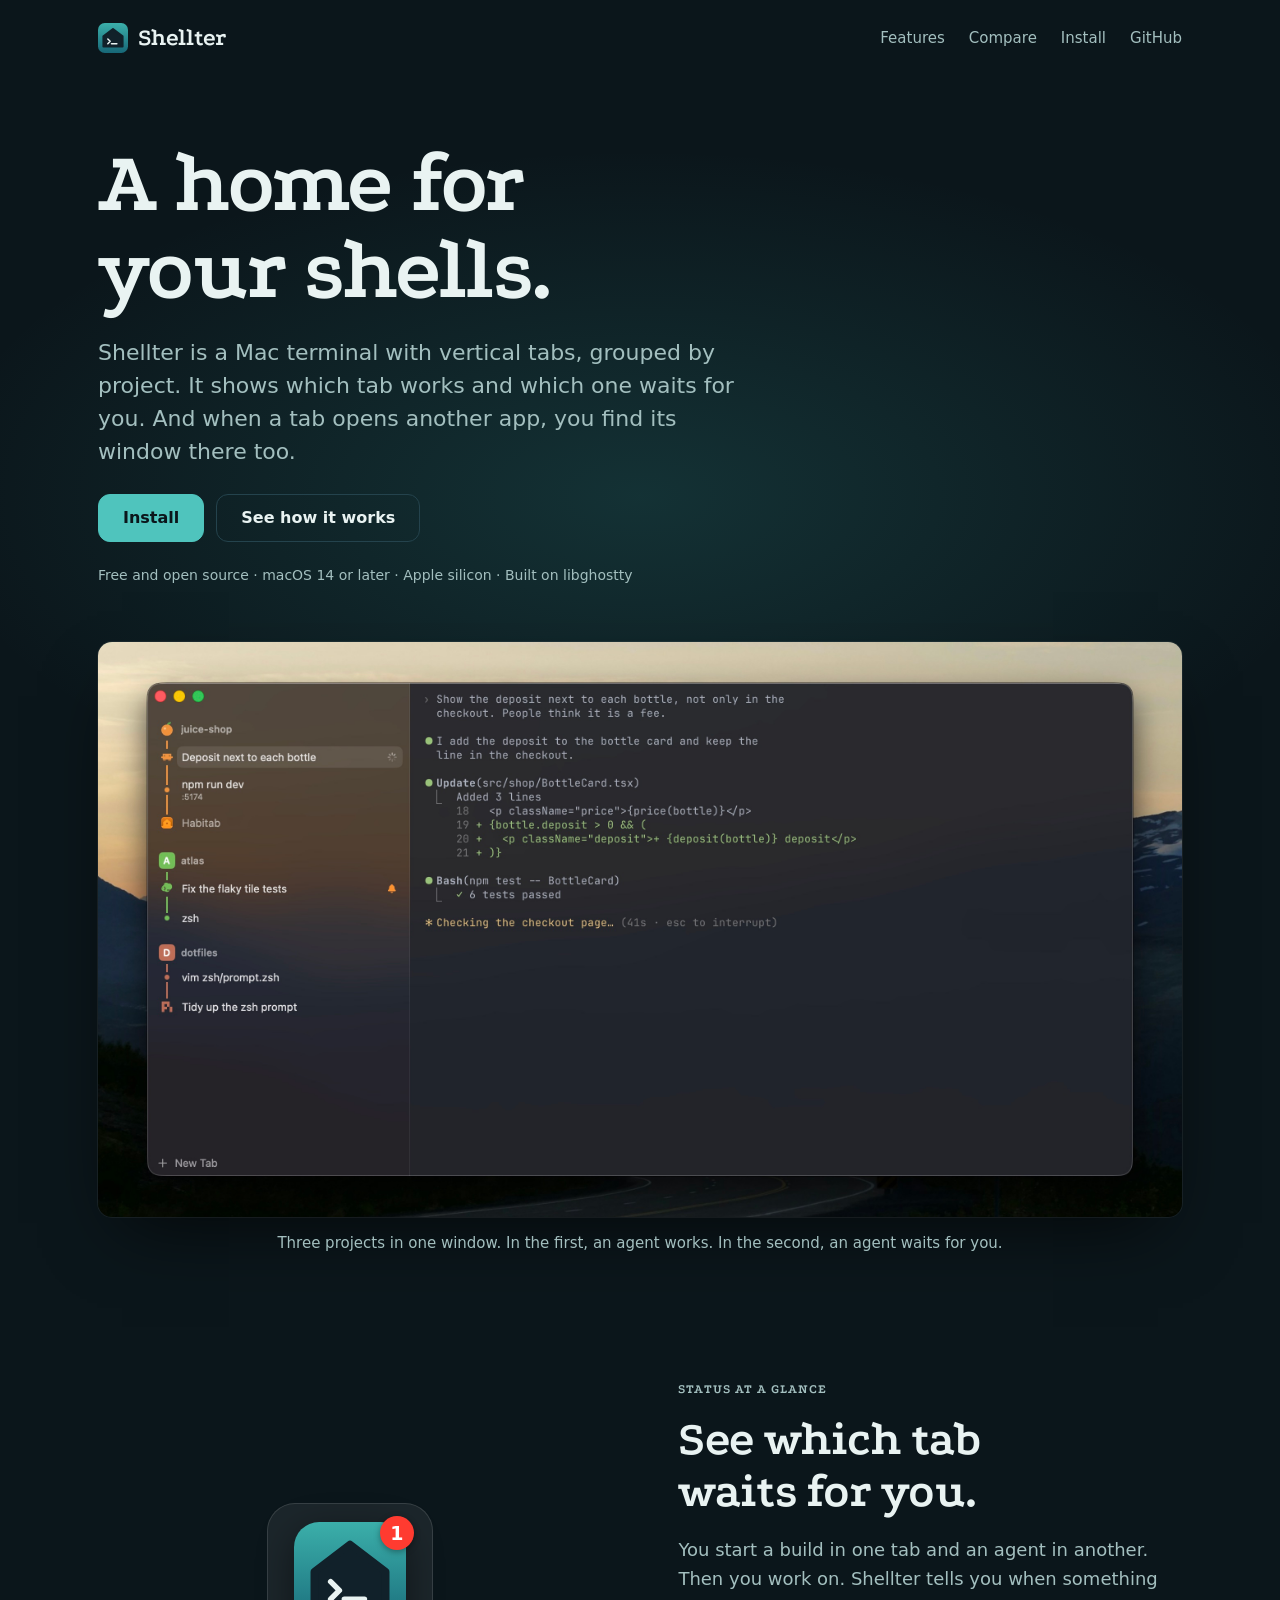
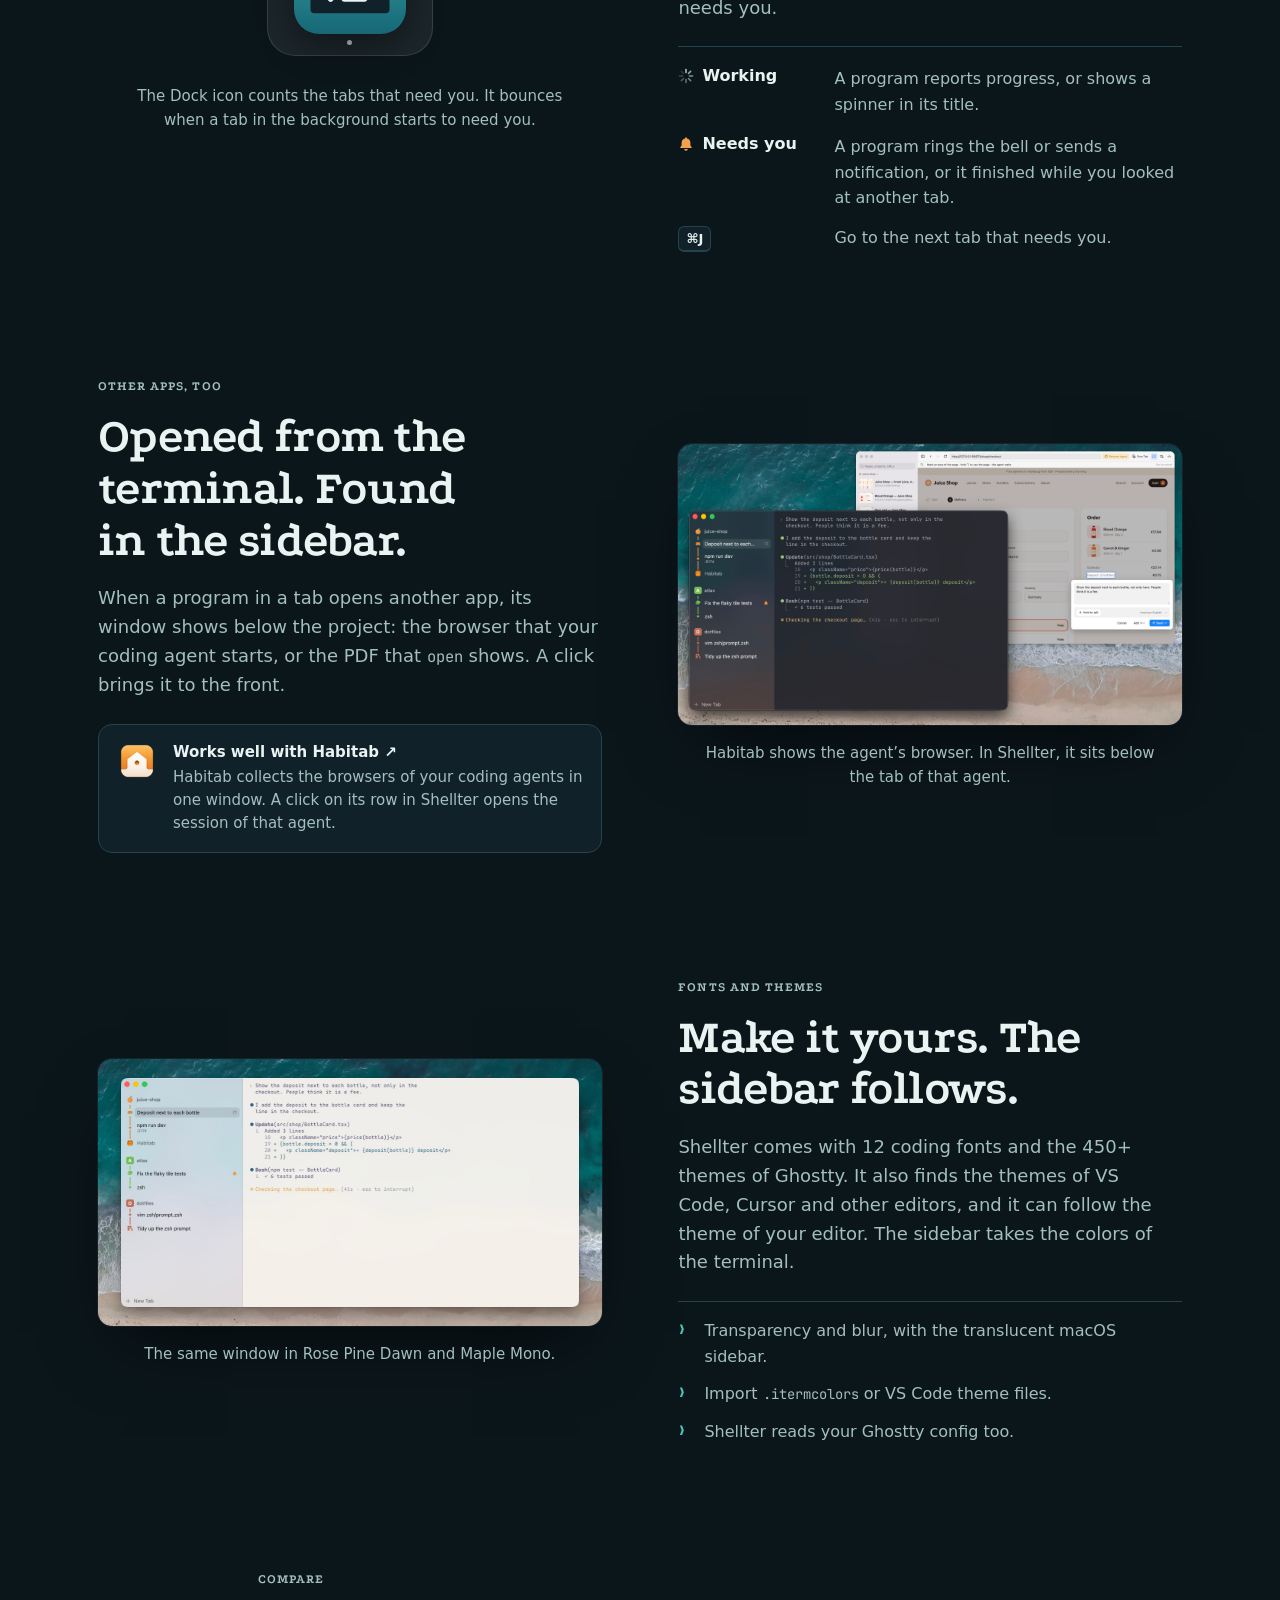
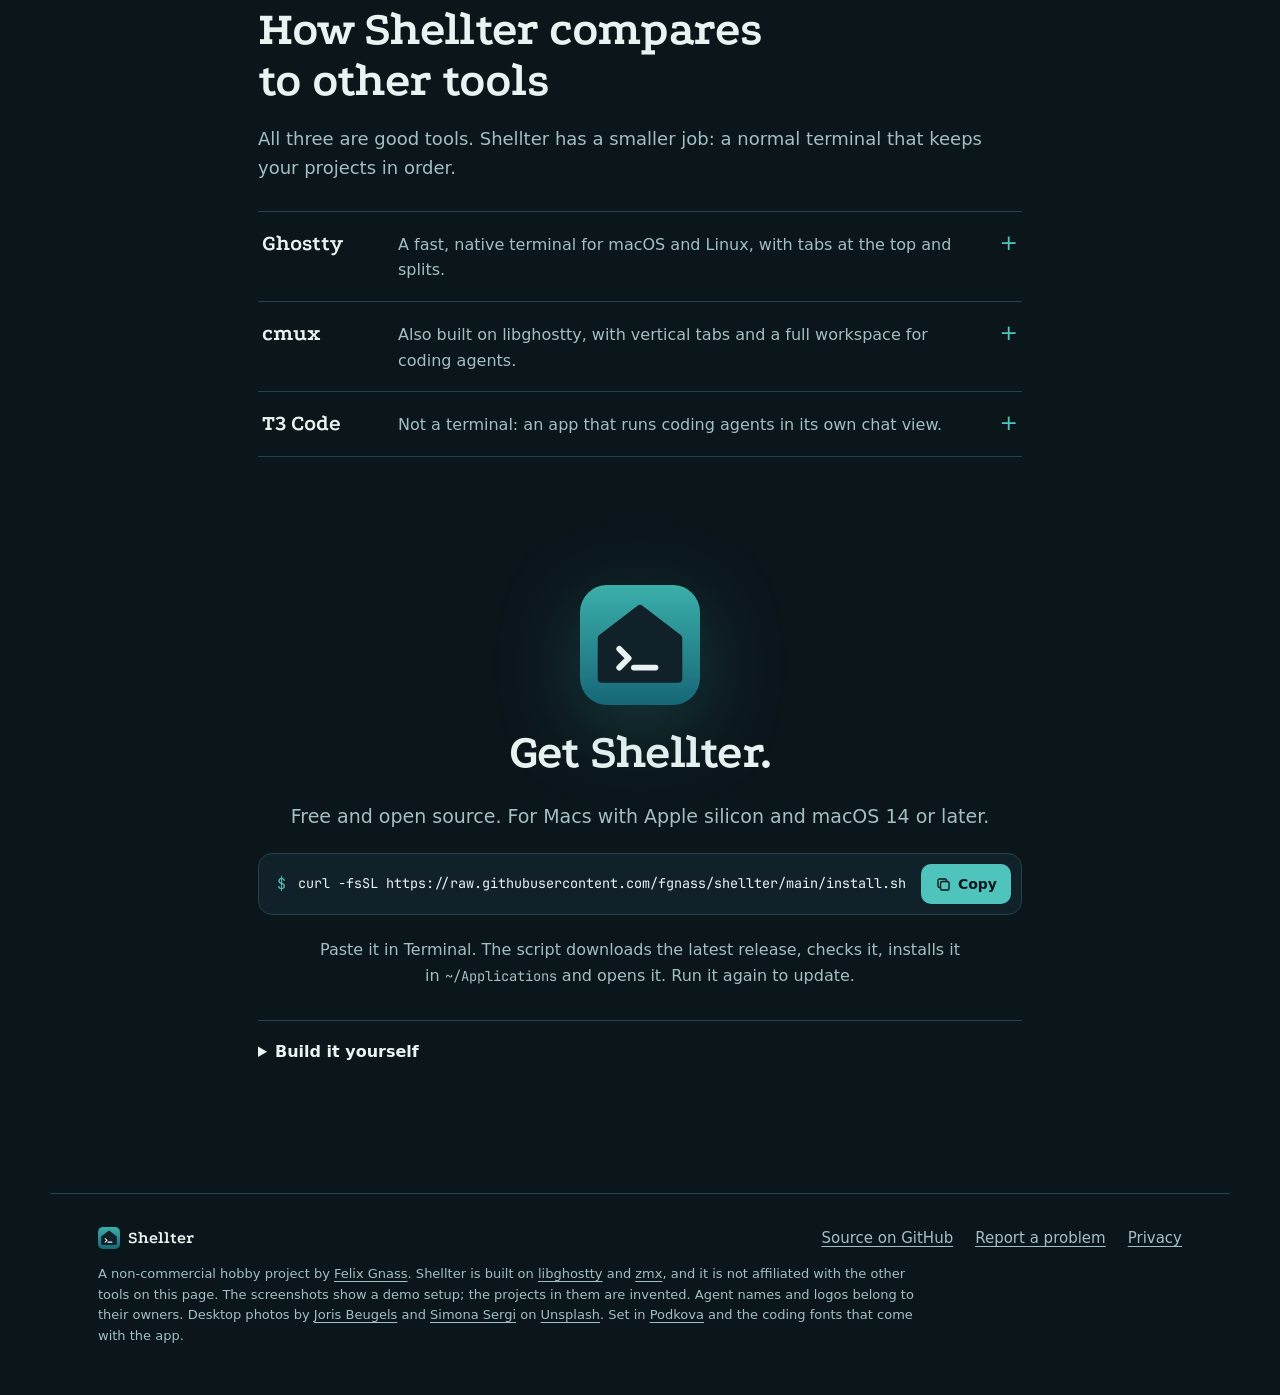
==== docs/index.html @ cb4b2e68 "docs: project website for shellter.gnass.buzz" ====
<!doctype html>
<html lang="en">
<head>
<meta charset="utf-8">
<meta name="viewport" content="width=device-width, initial-scale=1">
<title>Shellter – A home for your shells</title>
<meta name="description" content="Shellter is a Mac terminal with vertical tabs, grouped by project. It shows which tab works, which one waits for you, and which windows of other apps belong to a project. Built on libghostty. Free and open source.">
<meta name="theme-color" content="#0b161b">
<meta property="og:title" content="Shellter – A home for your shells">
<meta property="og:description" content="A Mac terminal with vertical tabs, grouped by project, that shows which tab waits for you.">
<meta property="og:image" content="https://shellter.gnass.buzz/assets/img/icon-256.png">
<meta property="og:url" content="https://shellter.gnass.buzz/">
<meta property="og:type" content="website">
<link rel="icon" type="image/png" href="assets/img/favicon-32.png">
<link rel="apple-touch-icon" href="assets/img/icon-256.png">
<link rel="preload" href="assets/fonts/podkova.woff2" as="font" type="font/woff2" crossorigin>
<link rel="stylesheet" href="style.css">
<script>document.documentElement.classList.add("js")</script>
<script src="main.js" defer></script>
</head>
<body>

<svg width="0" height="0" style="position:absolute" aria-hidden="true">
  <defs>
    <linearGradient id="icon-fill" x1="0" y1="0" x2="0" y2="1"><stop offset="0" stop-color="#3bafaa"/><stop offset="1" stop-color="#176777"/></linearGradient>
  </defs>
  <symbol id="i-app" viewBox="0 0 1024 1024">
    <rect width="1024" height="1024" rx="230" fill="url(#icon-fill)"/>
    <path d="M512 205 L838 455 L838 800 L186 800 L186 455 Z" fill="#11212a" stroke="#11212a" stroke-width="70" stroke-linejoin="round"/>
    <g fill="none" stroke="#e9f3f2" stroke-width="50" stroke-linecap="round" stroke-linejoin="round"><path d="M335 545 L415 625 L335 705"/><path d="M460 705 H644"/></g>
  </symbol>
  <symbol id="i-bell" viewBox="0 0 16 16"><path fill="currentColor" d="M8 1.2c-.5 0-.9.4-.9.9v.4A4.4 4.4 0 0 0 3.6 6.8v2.6L2.4 11a.7.7 0 0 0 .6 1.1h10a.7.7 0 0 0 .6-1.1l-1.2-1.6V6.8a4.4 4.4 0 0 0-3.5-4.3v-.4c0-.5-.4-.9-.9-.9zM6.2 13a1.8 1.8 0 0 0 3.6 0z"/></symbol>
  <symbol id="i-spin" viewBox="0 0 16 16"><g stroke="currentColor" stroke-width="1.6" stroke-linecap="round"><path d="M8 1.5v3" opacity="1"/><path d="m12.6 3.4-2.1 2.1" opacity=".88"/><path d="M14.5 8h-3" opacity=".76"/><path d="m12.6 12.6-2.1-2.1" opacity=".64"/><path d="M8 14.5v-3" opacity=".52"/><path d="m3.4 12.6 2.1-2.1" opacity=".4"/><path d="M1.5 8h3" opacity=".3"/><path d="m3.4 3.4 2.1 2.1" opacity=".2"/></g></symbol>
  <symbol id="i-copy" viewBox="0 0 20 20"><rect x="6.5" y="6.5" width="10" height="10" rx="2.2" fill="none" stroke="currentColor" stroke-width="1.6"/><path d="M13.5 6.5V5.2a1.7 1.7 0 0 0-1.7-1.7H5.2a1.7 1.7 0 0 0-1.7 1.7v6.6a1.7 1.7 0 0 0 1.7 1.7h1.3" fill="none" stroke="currentColor" stroke-width="1.6"/></symbol>
  <symbol id="i-check" viewBox="0 0 20 20"><path d="m4.5 10.5 3.5 3.5 7.5-8" fill="none" stroke="currentColor" stroke-width="1.8" stroke-linecap="round" stroke-linejoin="round"/></symbol>
</svg>

<header class="top">
  <a class="brand" href="#top" aria-label="Shellter, back to top"><svg aria-hidden="true"><use href="#i-app"/></svg>Shellter</a>
  <nav aria-label="Main">
    <a href="#status">Features</a>
    <a href="#compare">Compare</a>
    <a href="#install">Install</a>
    <a href="https://github.com/fgnass/shellter">GitHub</a>
  </nav>
</header>

<main id="top">

  <!-- HERO -->
  <section class="hero">
    <div class="hero-copy">
      <h1>A home for your&nbsp;shells.</h1>
      <p class="lead">Shellter is a Mac terminal with vertical tabs, grouped by project. It shows which tab works and which one waits for you. And when a tab opens another app, you find its window there too.</p>
      <div class="get">
        <a class="btn" href="#install">Install</a>
        <a class="btn btn-line" href="#status">See how it works</a>
      </div>
      <p class="facts">Free and open source · macOS 14 or later · Apple silicon · Built on libghostty</p>
    </div>

    <figure class="hero-fig">
      <img class="shot" src="assets/img/shot-hero.jpg" width="2640" height="1400" fetchpriority="high" alt="The Shellter window on a desktop: on the left three projects with their tabs on lines in the project color. In the first project, a coding agent works on a task (spinner), a dev server runs on port 5174, and Habitab, the agent's browser, is listed below. In the second project, Codex waits for an answer (bell). On the right, the agent's work in the terminal.">
      <figcaption>Three projects in one window. In the first, an agent works. In the second, an agent waits for you.</figcaption>
    </figure>
  </section>

  <!-- STATUS -->
  <section class="sec sec-flip" id="status" aria-labelledby="h-status">
    <div class="sec-copy">
      <p class="kicker">Status at a glance</p>
      <h2 id="h-status">See which tab waits for you.</h2>
      <p>You start a build in one tab and an agent in another. Then you work on. Shellter tells you when something needs you.</p>
      <dl class="states">
        <div><dt><svg class="st-spin"><use href="#i-spin"/></svg>Working</dt><dd>A program reports progress, or shows a spinner in its title.</dd></div>
        <div><dt><svg class="st-bell"><use href="#i-bell"/></svg>Needs you</dt><dd>A program rings the bell or sends a notification, or it finished while you looked at another tab.</dd></div>
        <div><dt><kbd>⌘J</kbd></dt><dd>Go to the next tab that needs you.</dd></div>
      </dl>
    </div>
    <div class="sec-demo dock-demo">
      <div class="dock" aria-hidden="true">
        <span class="dock-app"><svg><use href="#i-app"/></svg><b class="badge" id="badge">1</b></span>
        <span class="dock-dot"></span>
      </div>
      <p class="note" id="dock-note">The Dock icon counts the tabs that need you. It bounces when a tab in the background starts to need you.</p>
    </div>
  </section>

  <!-- WINDOWS OF OTHER APPS -->
  <section class="sec" id="windows" aria-labelledby="h-windows">
    <div class="sec-copy">
      <p class="kicker">Other apps, too</p>
      <h2 id="h-windows">Opened from the terminal. Found in the sidebar.</h2>
      <p>When a program in a tab opens another app, its window shows below the project: the browser that your coding agent starts, or the PDF that <code>open</code> shows. A click brings it to the front.</p>
      <a class="habitab" href="https://habitab.gnass.buzz/">
        <img src="assets/img/habitab.png" alt="" width="44" height="44">
        <span><b>Works well with Habitab ↗</b>Habitab collects the browsers of your coding agents in one window. A click on its row in Shellter opens the session of that agent.</span>
      </a>
    </div>
    <figure class="sec-demo">
      <img class="shot" src="assets/img/shot-windows.jpg" width="2720" height="1520" loading="lazy" decoding="async" alt="Shellter in front of the Habitab window. In Shellter's sidebar, Habitab is listed below the tab of the agent that uses it.">
      <figcaption class="note">Habitab shows the agent’s browser. In Shellter, it sits below the tab of that agent.</figcaption>
    </figure>
  </section>

  <!-- LOOKS -->
  <section class="sec sec-flip" id="looks" aria-labelledby="h-looks">
    <div class="sec-copy">
      <p class="kicker">Fonts and themes</p>
      <h2 id="h-looks">Make it yours. The sidebar follows.</h2>
      <p>Shellter comes with 12 coding fonts and the 450+ themes of Ghostty. It also finds the themes of VS Code, Cursor and other editors, and it can follow the theme of your editor. The sidebar takes the colors of the terminal.</p>
      <ul class="points">
        <li>Transparency and blur, with the translucent macOS sidebar.</li>
        <li>Import <code>.itermcolors</code> or VS Code theme files.</li>
        <li>Shellter reads your Ghostty config too.</li>
      </ul>
    </div>
    <figure class="sec-demo">
      <img class="shot" src="assets/img/shot-looks.jpg" width="2640" height="1400" loading="lazy" decoding="async" alt="The same Shellter window in the light theme Rose Pine Dawn with the font Maple Mono; the sidebar is light too.">
      <figcaption class="note">The same window in Rose Pine Dawn and Maple Mono.</figcaption>
    </figure>
  </section>

  <!-- COMPARE -->
  <section class="compare" id="compare" aria-labelledby="h-compare">
    <div class="sec-copy">
      <p class="kicker">Compare</p>
      <h2 id="h-compare">How Shellter compares to other tools</h2>
      <p>All three are good tools. Shellter has a smaller job: a normal terminal that keeps your projects in order.</p>
    </div>
    <div class="vs-list">
      <details class="vs">
        <summary><b>Ghostty</b><span>A fast, native terminal for macOS and Linux, with tabs at the top and splits.</span></summary>
        <p>Shellter uses the same terminal engine, libghostty, and reads your Ghostty config. It adds what a tab bar cannot show: tabs grouped by project, their status and the windows that belong to them. Shellter has no splits.</p>
      </details>
      <details class="vs">
        <summary><b>cmux</b><span>Also built on libghostty, with vertical tabs and a full workspace for coding agents.</span></summary>
        <p>cmux adds splits, a browser that agents can script, SSH workspaces and a CLI to control it all. Shellter does less on purpose: it groups tabs by Git repository, and it leaves the browser to a real browser or to Habitab, and shows that window in the sidebar. <a href="https://github.com/manaflow-ai/cmux">cmux on GitHub</a></p>
      </details>
      <details class="vs">
        <summary><b>T3 Code</b><span>Not a terminal: an app that runs coding agents in its own chat view.</span></summary>
        <p>T3 Code runs on web, desktop and mobile, starts Codex, Claude Code and other agents, and shows their work in one interface. In Shellter, each agent runs in its own terminal interface, as you know it, next to your shells, dev servers and editors. <a href="https://github.com/pingdotgg/t3code">T3 Code on GitHub</a></p>
      </details>
    </div>
  </section>

  <!-- INSTALL -->
  <section class="install" id="install" aria-labelledby="h-install">
    <svg class="install-icon" aria-hidden="true"><use href="#i-app"/></svg>
    <h2 id="h-install">Get Shellter.</h2>
    <p class="install-lead">Free and open source. For Macs with Apple silicon and macOS 14 or later.</p>
    <div class="cmd">
      <span class="cmd-prompt" aria-hidden="true">$</span>
      <code class="cmd-text" id="cmd-text">curl -fsSL https://raw.githubusercontent.com/fgnass/shellter/main/install.sh | sh</code>
      <button class="cmd-copy" type="button" id="copy" aria-label="Copy the install command">
        <svg class="ico-copy"><use href="#i-copy"/></svg><svg class="ico-check"><use href="#i-check"/></svg><span>Copy</span>
      </button>
    </div>
    <p class="install-text">Paste it in Terminal. The script downloads the latest release, checks it, installs it in <code>~/Applications</code> and opens it. Run it again to update.</p>
    <details class="build">
      <summary>Build it yourself</summary>
      <p>You need Xcode, Zig 0.17 or later, XcodeGen and the Metal toolchain.</p>
<pre class="code"><code>git clone --recursive https://github.com/fgnass/shellter
cd shellter
./scripts/build-ghostty.sh
./scripts/build-zmx.sh
./scripts/build.sh</code></pre>
      <p>All details, shortcuts and config files are in the <a href="https://github.com/fgnass/shellter#readme">README</a>.</p>
    </details>
  </section>
</main>

<footer class="foot">
  <p class="foot-brand"><svg aria-hidden="true"><use href="#i-app"/></svg>Shellter</p>
  <nav aria-label="Footer">
    <a href="https://github.com/fgnass/shellter">Source on GitHub</a>
    <a href="https://github.com/fgnass/shellter/issues">Report a problem</a>
    <a href="privacy.html">Privacy</a>
  </nav>
  <p class="foot-note">A non-commercial hobby project by <a href="https://gnass.buzz/">Felix Gnass</a>. Shellter is built on <a href="https://ghostty.org">libghostty</a> and <a href="https://github.com/neurosnap/zmx">zmx</a>, and it is not affiliated with the other tools on this page. The screenshots show a demo setup; the projects in them are invented. Agent names and logos belong to their owners. Desktop photos by <a href="https://unsplash.com/@jorisbeugels">Joris Beugels</a> and <a href="https://unsplash.com/@i_am_simoesse">Simona Sergi</a> on <a href="https://unsplash.com">Unsplash</a>. Set in <a href="https://github.com/cyrealtype/Podkova">Podkova</a> and the coding fonts that come with the app.</p>
</footer>

</body>
</html>
---- docs/style.css ----
@font-face { font-family: "Podkova"; src: url("assets/fonts/podkova.woff2") format("woff2"); font-weight: 400 800; font-display: swap; }
@font-face { font-family: "JetBrains Mono"; src: url("assets/fonts/jetbrains-mono.woff2") format("woff2"); font-weight: 100 800; font-display: swap; }

:root {
  color-scheme: dark;
  /* From the app icon: the teal gradient and the dark house. */
  --night: #0b161b;
  --deep: #11212a;
  --rule: #24434d;
  --text: #e9f3f2;
  --soft: #a3bfbf;
  --teal: #4fc4bd;
  --bell: #f2a24a;
  --display: "Podkova", "Rockwell", Georgia, serif;
  --sans: ui-sans-serif, system-ui, -apple-system, "Helvetica Neue", sans-serif;
  --mono: "JetBrains Mono", ui-monospace, "SF Mono", Menlo, monospace;
  --gutter: clamp(16px, 4vw, 48px);
  --max: 1180px;
  --section: clamp(72px, 10vw, 136px);
}

*, *::before, *::after { box-sizing: border-box; }
html { overflow-x: clip; scroll-behavior: smooth; scroll-padding-top: 16px; -webkit-text-size-adjust: 100%; }
@media (prefers-reduced-motion: reduce) { html { scroll-behavior: auto; } }
body {
  margin: 0;
  background: var(--night);
  color: var(--text);
  font: 400 18px/1.6 var(--sans);
  -webkit-font-smoothing: antialiased;
  overflow-x: clip;
}
::selection { background: var(--teal); color: var(--night); }
img, svg { display: block; }
a { color: var(--teal); text-decoration-thickness: 1px; text-underline-offset: 0.2em; }
a:hover { color: var(--text); }
:focus-visible { outline: 2px solid var(--teal); outline-offset: 3px; border-radius: 6px; }
h1, h2, h3 { margin: 0; text-wrap: balance; }
p { margin: 0; text-wrap: pretty; }
code { font-family: var(--mono); font-size: 0.86em; }
kbd {
  font-family: var(--sans); font-size: 0.82em; font-weight: 600;
  padding: 1px 7px; border-radius: 6px;
  border: 1px solid var(--rule); border-bottom-width: 2px;
  background: var(--deep); color: var(--text); white-space: nowrap;
}

/* ---------- Header ---------- */
.top {
  max-width: var(--max); margin: 0 auto; padding: 18px var(--gutter);
  display: flex; align-items: center; gap: 12px 28px; flex-wrap: wrap;
}
.brand { display: flex; align-items: center; gap: 10px; color: var(--text); text-decoration: none; font: 700 24px/1 var(--display); letter-spacing: -0.01em; }
.brand svg { width: 30px; height: 30px; }
.top nav { margin-left: auto; display: flex; gap: 4px 24px; flex-wrap: wrap; font-size: 15px; }
.top nav a { color: var(--soft); text-decoration: none; padding: 8px 0; }
.top nav a:hover { color: var(--text); }

/* ---------- Hero ---------- */
.hero { max-width: var(--max); margin: 0 auto; padding: clamp(32px, 5vw, 64px) var(--gutter) 0; position: relative; }
.hero::before {
  content: ""; position: absolute; z-index: -1; inset: -120px -20vw auto;
  height: 900px; pointer-events: none;
  background: radial-gradient(60% 55% at 50% 60%, rgba(59, 175, 170, 0.18), transparent 70%);
}
.hero-copy { max-width: 820px; display: flex; flex-direction: column; gap: 22px; }
h1 { font: 700 clamp(44px, 6.8vw, 88px)/1 var(--display); letter-spacing: -0.02em; }
.lead { font-size: clamp(19px, 1.8vw, 22px); line-height: 1.5; color: var(--soft); max-width: 640px; }
.get { display: flex; flex-wrap: wrap; gap: 12px; margin-top: 4px; }
.btn {
  display: inline-flex; align-items: center; min-height: 48px; padding: 12px 24px;
  border-radius: 12px; border: 1px solid var(--teal);
  background: var(--teal); color: var(--night);
  font: 600 16px/1 var(--sans); text-decoration: none;
  transition: background 0.2s, color 0.2s, border-color 0.2s;
}
.btn:hover { background: var(--text); border-color: var(--text); color: var(--night); }
.btn-line { background: transparent; color: var(--text); border-color: var(--rule); }
.btn-line:hover { background: var(--deep); color: var(--text); border-color: var(--soft); }
.facts { font-size: 14px; color: var(--soft); }
.hero-fig { margin: clamp(40px, 5vw, 56px) 0 0; display: flex; flex-direction: column; gap: 14px; }
.hero-fig figcaption { font-size: 15px; color: var(--soft); text-align: center; }

/* ---------- Screenshots ---------- */
.shot { width: 100%; height: auto; border-radius: 14px; box-shadow: 0 0 0 1px rgba(255, 255, 255, 0.06), 0 30px 70px -24px rgba(0, 0, 0, 0.7); }

/* ---------- Sections ---------- */
.sec {
  max-width: var(--max); margin: 0 auto; padding: var(--section) var(--gutter) 0;
  display: grid; grid-template-columns: minmax(0, 1fr) minmax(0, 1fr); gap: clamp(40px, 6vw, 88px); align-items: center;
}
.sec-flip .sec-copy { order: 2; }
.sec-copy { display: flex; flex-direction: column; gap: 18px; }
.sec-copy > p { color: var(--soft); }
.kicker { font: 700 13px/1 var(--display); letter-spacing: 0.08em; text-transform: uppercase; color: var(--teal); }
h2 { font: 700 clamp(32px, 3.8vw, 48px)/1.08 var(--display); letter-spacing: -0.015em; }
.points { margin: 6px 0 0; padding: 16px 0 0; list-style: none; border-top: 1px solid var(--rule); display: flex; flex-direction: column; gap: 12px; font-size: 16px; color: var(--soft); }
.points li { position: relative; padding-left: 26px; }
.points li::before { content: "❯"; position: absolute; left: 0; top: 0; font: 700 13px/1.9 var(--mono); color: var(--teal); }
.sec-demo { margin: 0; display: flex; flex-direction: column; align-items: center; gap: 16px; min-width: 0; }
.note { font-size: 15px; color: var(--soft); text-align: center; max-width: 460px; }

/* Dock */
.dock-demo { gap: 28px; }
.dock {
  display: flex; flex-direction: column; align-items: center; gap: 6px;
  padding: 18px 26px 10px; border-radius: 28px;
  background: rgba(255, 255, 255, 0.07); border: 1px solid rgba(255, 255, 255, 0.12);
}
.dock-app { position: relative; width: 112px; height: 112px; }
.dock-app svg { width: 100%; height: 100%; filter: drop-shadow(0 10px 18px rgba(0, 0, 0, 0.45)); }
.badge {
  position: absolute; top: -6px; right: -8px; min-width: 34px; height: 34px; padding: 0 9px;
  display: grid; place-items: center; border-radius: 17px;
  background: #ff3b30; color: #fff; font: 600 19px/1 var(--sans);
  box-shadow: 0 2px 6px rgba(0, 0, 0, 0.35);
}
.dock-dot { width: 5px; height: 5px; border-radius: 50%; background: rgba(255, 255, 255, 0.7); }
.states { margin: 6px 0 0; padding: 16px 0 0; border-top: 1px solid var(--rule); display: flex; flex-direction: column; gap: 14px; }
.states div { display: grid; grid-template-columns: 140px 1fr; gap: 16px; align-items: baseline; }
.states dt { display: flex; align-items: center; gap: 8px; font-weight: 600; font-size: 16px; }
.states dd { margin: 0; font-size: 16px; color: var(--soft); }
.st-spin, .st-bell { width: 16px; height: 16px; flex: none; align-self: center; }
.st-spin { color: var(--soft); }
.st-bell { color: var(--bell); }

/* Habitab */
.habitab {
  display: flex; gap: 16px; align-items: flex-start; margin-top: 6px;
  padding: 16px 18px; border-radius: 14px; background: var(--deep); border: 1px solid var(--rule);
  color: var(--soft); text-decoration: none; font-size: 15px; line-height: 1.55;
  transition: border-color 0.2s;
}
.habitab:hover { color: var(--soft); border-color: var(--teal); }
.habitab img { flex: none; width: 40px; height: 40px; }
.habitab b { display: block; margin-bottom: 2px; color: var(--text); font-weight: 600; }

/* ---------- Compare ---------- */
.compare { max-width: 860px; margin: 0 auto; padding: var(--section) var(--gutter) 0; display: flex; flex-direction: column; gap: 28px; }
.vs-list { border-top: 1px solid var(--rule); }
.vs { border-bottom: 1px solid var(--rule); color: var(--soft); font-size: 16px; }
.vs summary {
  display: grid; grid-template-columns: 120px 1fr 20px; gap: 16px; align-items: baseline;
  padding: 18px 4px; cursor: pointer; list-style: none;
}
.vs summary::-webkit-details-marker { display: none; }
.vs summary::after { content: "+"; font: 400 22px/1 var(--sans); color: var(--teal); justify-self: end; transition: transform 0.2s; }
.vs[open] summary::after { transform: rotate(45deg); }
.vs summary b { font: 700 22px/1.2 var(--display); color: var(--text); }
.vs summary:hover b { color: var(--teal); }
.vs p { padding: 0 24px 20px calc(120px + 20px); }

/* ---------- Install ---------- */
.install { max-width: 860px; margin: 0 auto; padding: var(--section) var(--gutter); display: flex; flex-direction: column; align-items: center; gap: 22px; text-align: center; }
.install-icon { width: 120px; height: 120px; filter: drop-shadow(0 20px 40px rgba(59, 175, 170, 0.25)); }
.install-lead { color: var(--soft); font-size: 19px; }
.cmd {
  width: 100%; display: flex; align-items: center; gap: 12px;
  padding: 10px 10px 10px 18px; border-radius: 14px; background: var(--deep); border: 1px solid var(--rule);
  text-align: left;
}
.cmd-prompt { font: 15px var(--mono); color: var(--teal); }
.cmd-text { flex: 1; min-width: 0; font-size: 13.5px; overflow-x: auto; white-space: nowrap; scrollbar-width: none; }
.cmd-copy {
  display: inline-flex; align-items: center; gap: 6px; flex: none;
  min-height: 40px; padding: 0 14px; border-radius: 10px; border: 0; cursor: pointer;
  background: var(--teal); color: var(--night); font: 600 14px/1 var(--sans);
}
.cmd-copy svg { width: 17px; height: 17px; }
.cmd-copy .ico-check, .cmd-copy.ok .ico-copy { display: none; }
.cmd-copy.ok .ico-check { display: block; }
.install-text { color: var(--soft); font-size: 16px; max-width: 640px; }
.build { width: 100%; text-align: left; border-top: 1px solid var(--rule); padding-top: 18px; margin-top: 10px; color: var(--soft); font-size: 16px; }
.build summary { cursor: pointer; color: var(--text); font-weight: 600; }
.build p { margin-top: 12px; }
.code { margin: 12px 0 0; padding: 16px 18px; border-radius: 12px; background: var(--deep); border: 1px solid var(--rule); overflow-x: auto; font: 14px/1.7 var(--mono); color: var(--text); }
.code code { font-size: inherit; }

/* ---------- Footer ---------- */
.foot { border-top: 1px solid var(--rule); max-width: var(--max); margin: 0 auto; padding: 32px var(--gutter) 48px; display: grid; grid-template-columns: auto 1fr; gap: 14px 40px; font-size: 15px; color: var(--soft); }
.foot-brand { display: flex; align-items: center; gap: 8px; font: 700 17px/1 var(--display); color: var(--text); }
.foot-brand svg { width: 22px; height: 22px; }
.foot nav { display: flex; flex-wrap: wrap; gap: 6px 22px; justify-content: flex-end; }
.foot nav a { color: var(--soft); }
.foot nav a:hover { color: var(--text); }
.foot-note { grid-column: 1 / -1; font-size: 13px; line-height: 1.6; max-width: 820px; }
.foot-note a { color: var(--soft); }

/* ---------- Small screens ---------- */
@media (max-width: 900px) {
  .sec { grid-template-columns: 1fr; }
  .sec-flip .sec-copy { order: 0; }
}
@media (max-width: 640px) {
  body { font-size: 17px; }
  .top nav a:not(:last-child) { display: none; }
  .shot { border-radius: 10px; }
  .states div { grid-template-columns: 1fr; gap: 4px; }
  .vs summary { grid-template-columns: 1fr 20px; }
  .vs summary span { grid-column: 1; }
  .vs summary::after { grid-row: 1; grid-column: 2; }
  .vs p { padding: 0 4px 18px; }
  .foot { grid-template-columns: 1fr; }
  .foot nav { justify-content: flex-start; }
  .cmd { flex-wrap: wrap; }
  .cmd-text { white-space: normal; overflow-wrap: anywhere; }
}
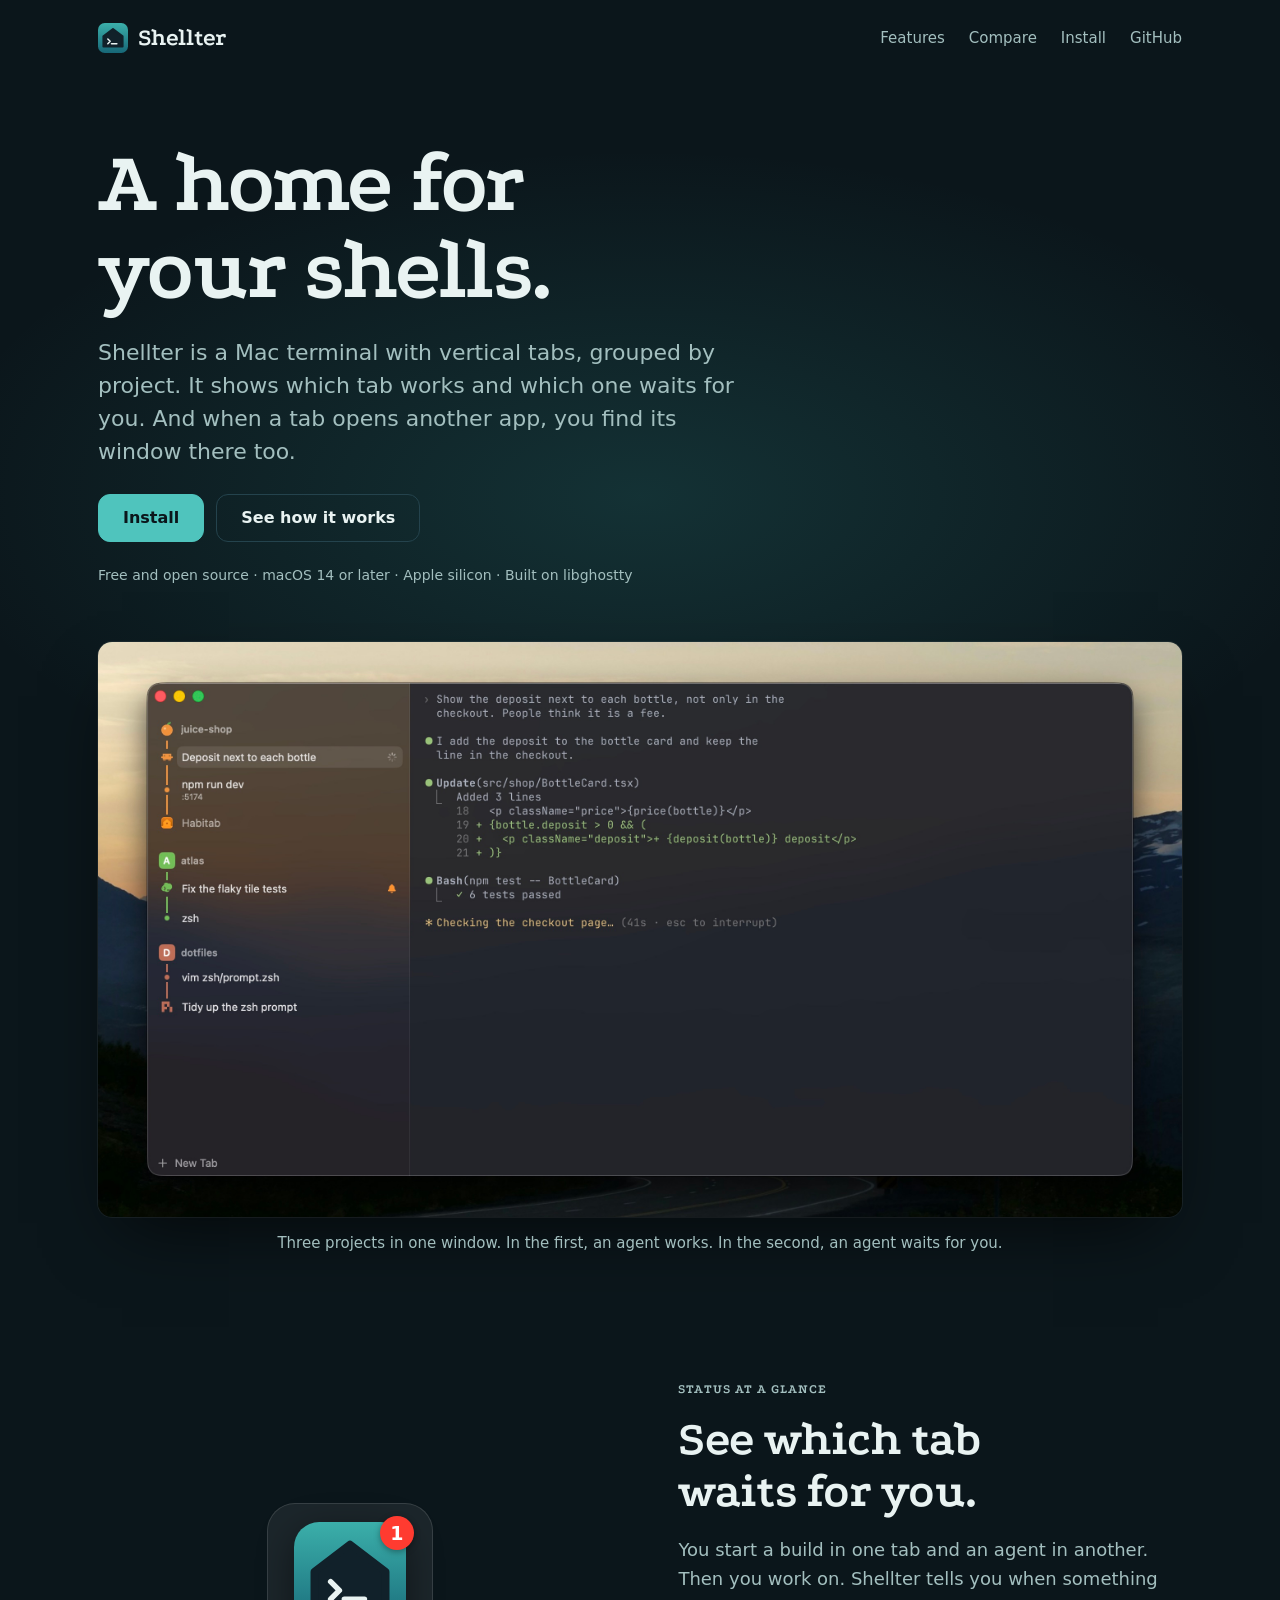
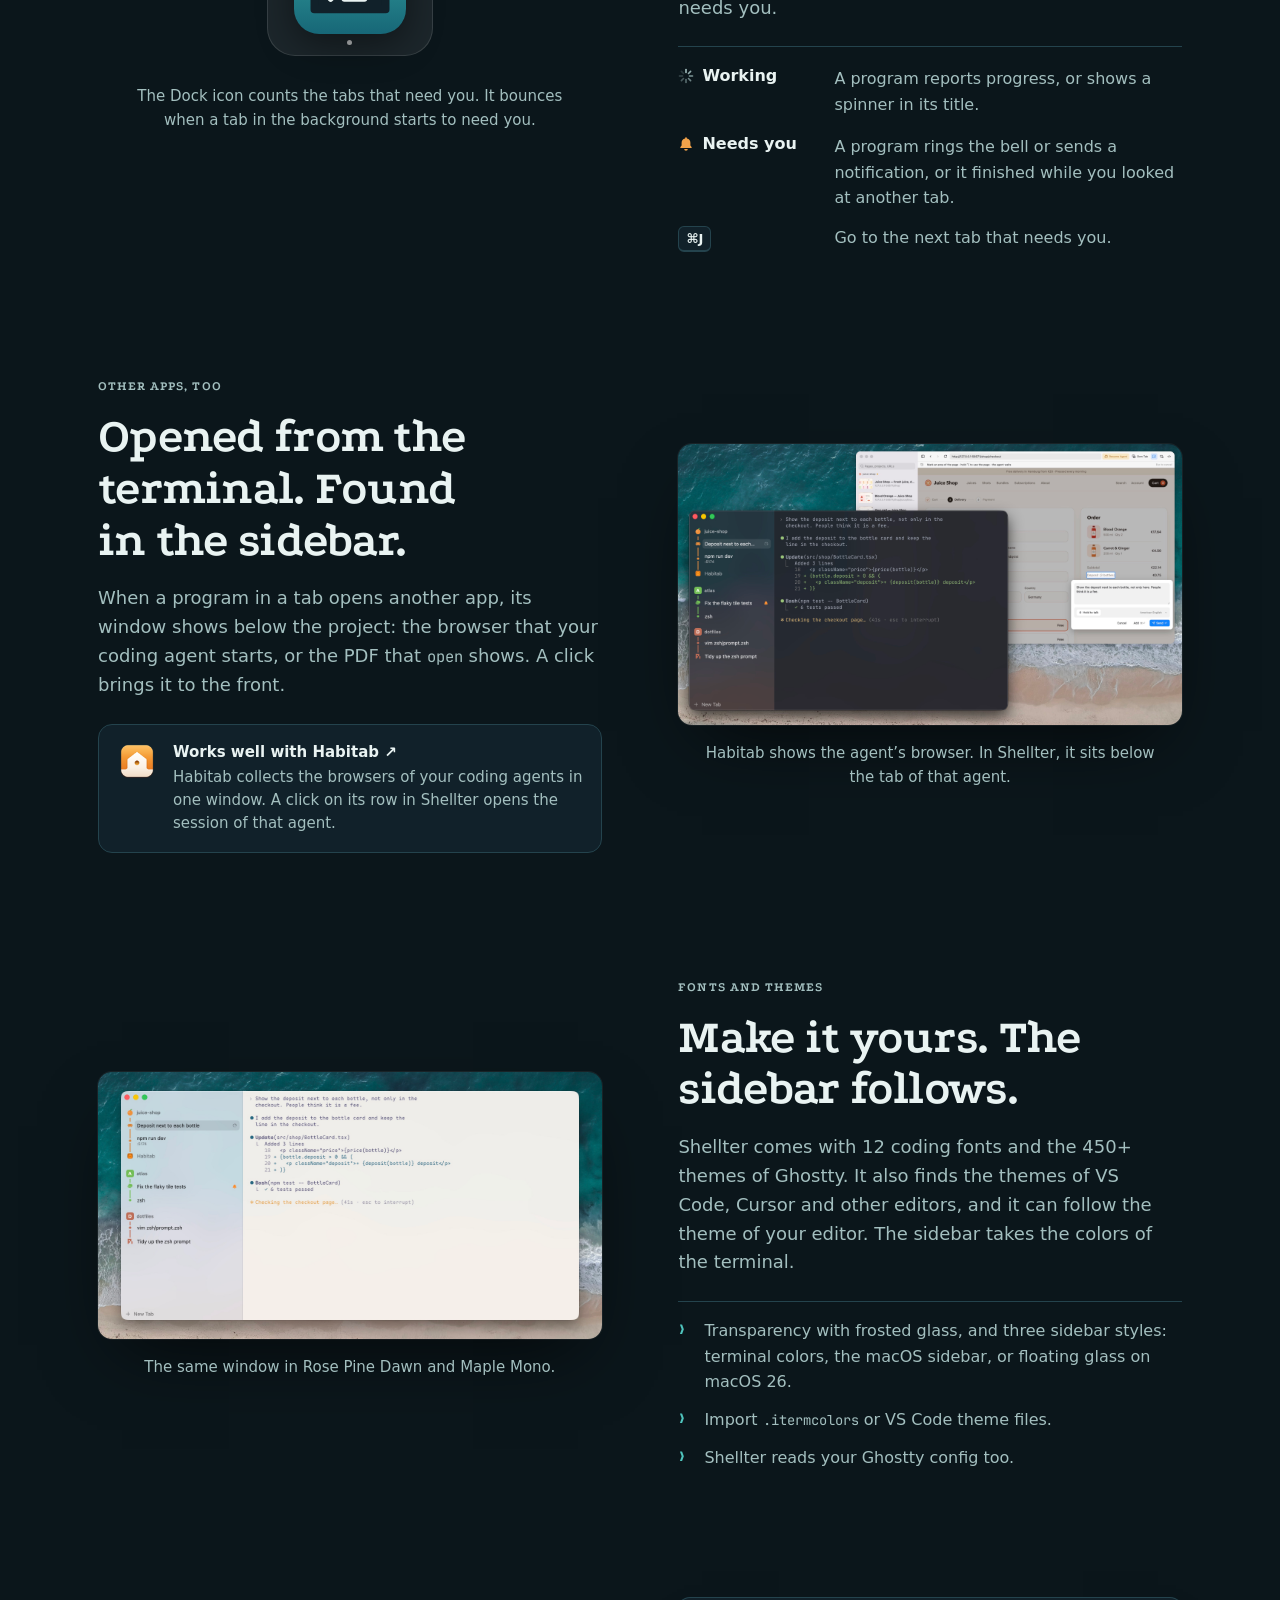
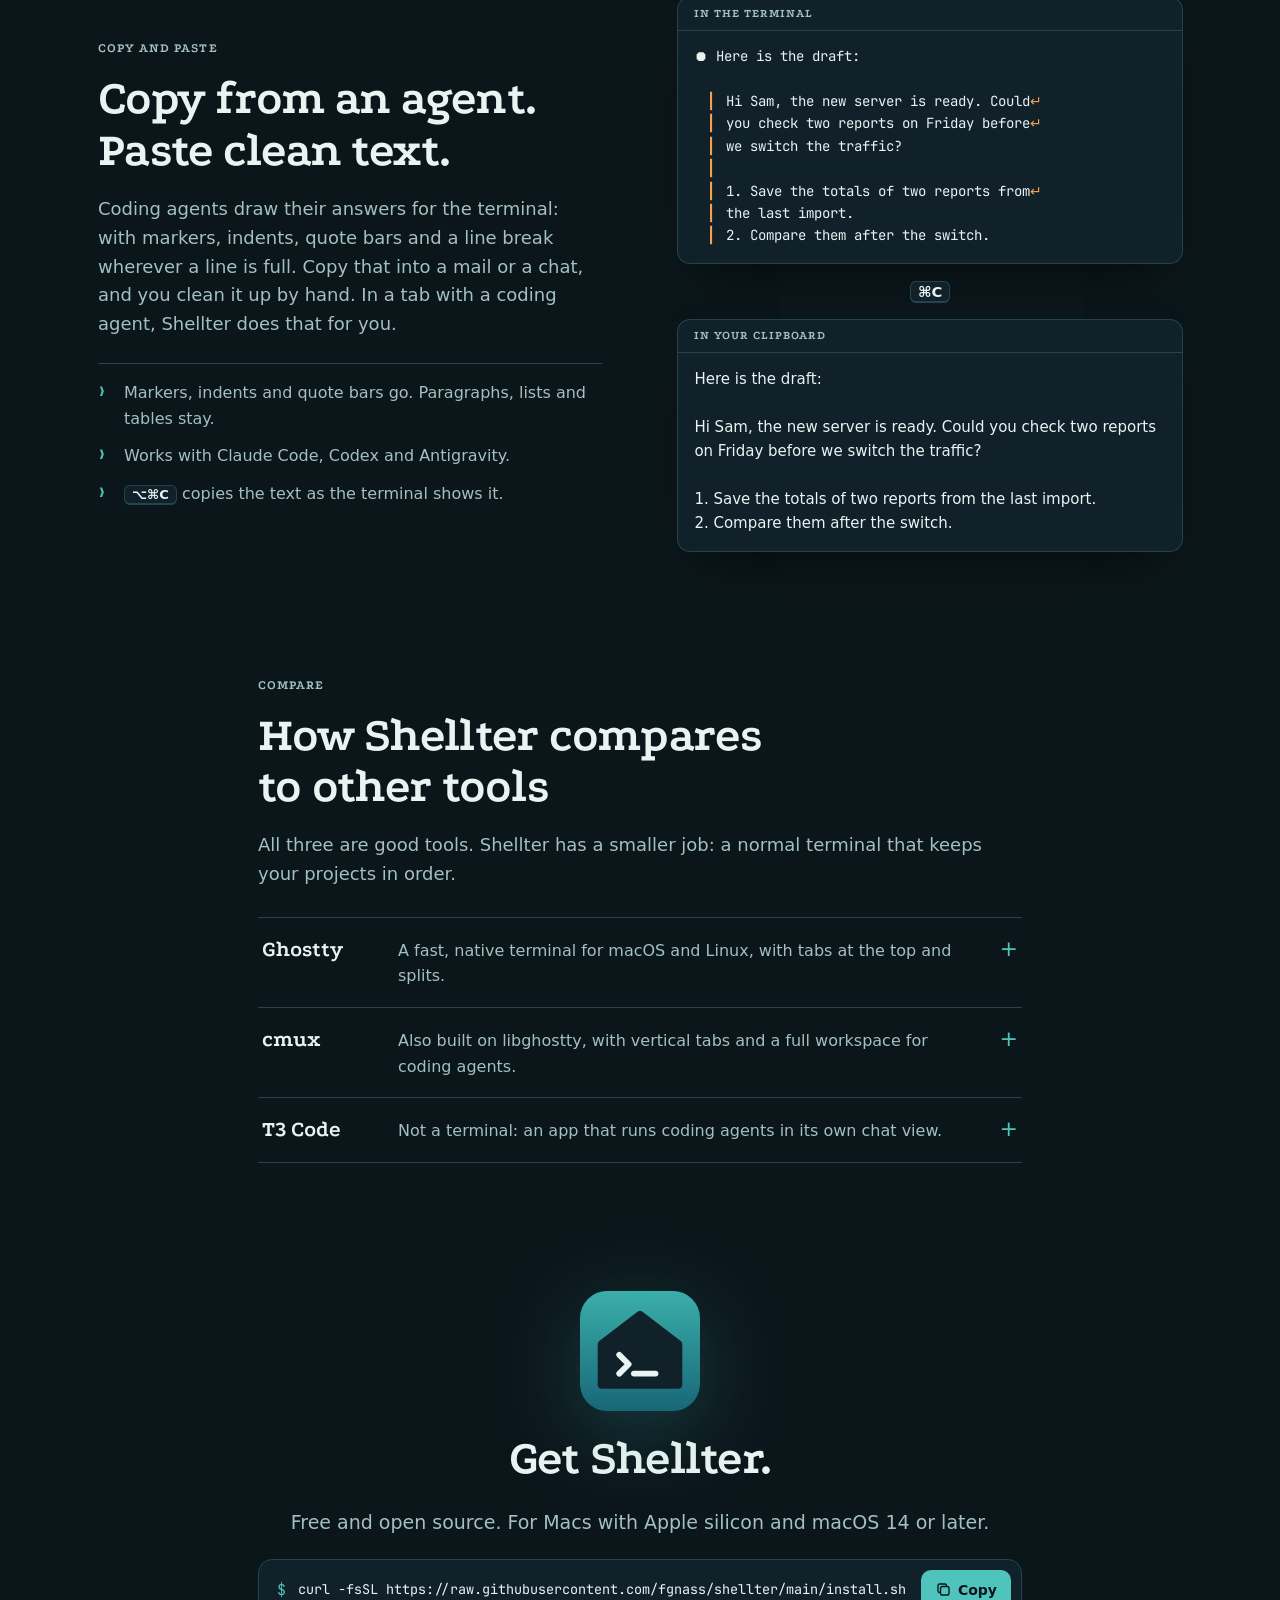
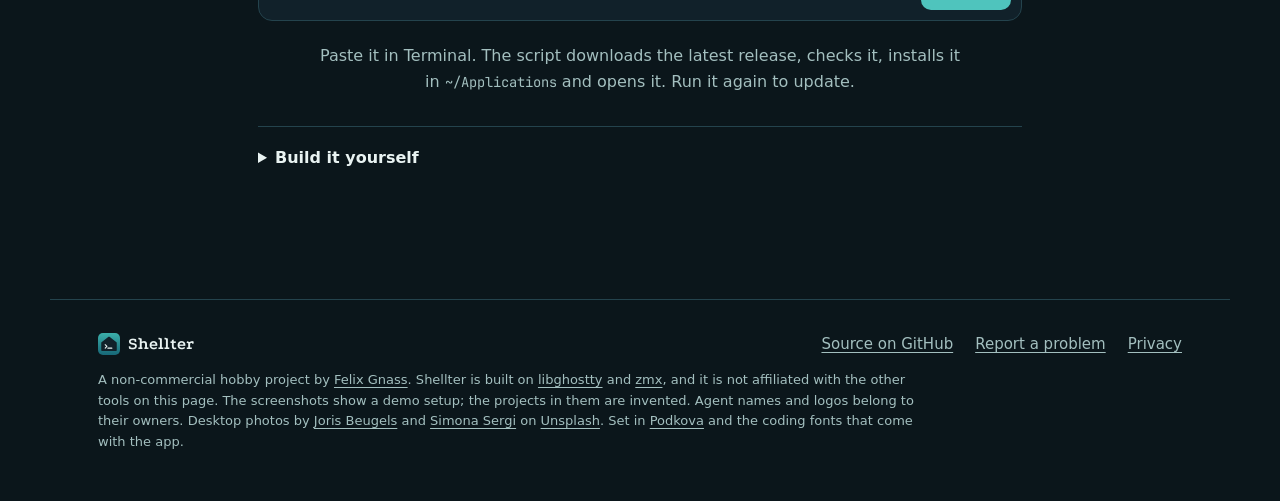
==== commit a8aa9ed3: "docs: copy cleanup section on the project website" ====
--- a/docs/index.html
+++ b/docs/index.html
@@ -110,7 +110,7 @@
       <h2 id="h-looks">Make it yours. The sidebar follows.</h2>
       <p>Shellter comes with 12 coding fonts and the 450+ themes of Ghostty. It also finds the themes of VS Code, Cursor and other editors, and it can follow the theme of your editor. The sidebar takes the colors of the terminal.</p>
       <ul class="points">
-        <li>Transparency and blur, with the translucent macOS sidebar.</li>
+        <li>Transparency with frosted glass, and three sidebar styles: terminal colors, the macOS sidebar, or floating glass on macOS 26.</li>
         <li>Import <code>.itermcolors</code> or VS Code theme files.</li>
         <li>Shellter reads your Ghostty config too.</li>
       </ul>
@@ -119,6 +119,44 @@
       <img class="shot" src="assets/img/shot-looks.jpg" width="2640" height="1400" loading="lazy" decoding="async" alt="The same Shellter window in the light theme Rose Pine Dawn with the font Maple Mono; the sidebar is light too.">
       <figcaption class="note">The same window in Rose Pine Dawn and Maple Mono.</figcaption>
     </figure>
+  </section>
+
+  <!-- COPY -->
+  <section class="sec" id="copy" aria-labelledby="h-copy">
+    <div class="sec-copy">
+      <p class="kicker">Copy and paste</p>
+      <h2 id="h-copy">Copy from an agent. Paste clean text.</h2>
+      <p>Coding agents draw their answers for the terminal: with markers, indents, quote bars and a line break wherever a line is full. Copy that into a mail or a chat, and you clean it up by hand. In a tab with a coding agent, Shellter does that for you.</p>
+      <ul class="points">
+        <li>Markers, indents and quote bars go. Paragraphs, lists and tables stay.</li>
+        <li>Works with Claude Code, Codex and Antigravity.</li>
+        <li><kbd>⌥⌘C</kbd> copies the text as the terminal shows it.</li>
+      </ul>
+    </div>
+    <div class="sec-demo copy-demo" aria-label="The same draft before and after copying">
+      <div class="copy-card">
+        <span class="copy-label">In the terminal</span>
+<pre class="copy-term">⏺ Here is the draft:
+
+  <i>▎</i> Hi Sam, the new server is ready. Could<i>↵</i>
+  <i>▎</i> you check two reports on Friday before<i>↵</i>
+  <i>▎</i> we switch the traffic?
+  <i>▎</i>
+  <i>▎</i> 1. Save the totals of two reports from<i>↵</i>
+  <i>▎</i> the last import.
+  <i>▎</i> 2. Compare them after the switch.</pre>
+      </div>
+      <span class="copy-step"><kbd>⌘C</kbd></span>
+      <div class="copy-card">
+        <span class="copy-label">In your clipboard</span>
+<pre class="copy-clip">Here is the draft:
+
+Hi Sam, the new server is ready. Could you check two reports on Friday before we switch the traffic?
+
+1. Save the totals of two reports from the last import.
+2. Compare them after the switch.</pre>
+      </div>
+    </div>
   </section>
 
   <!-- COMPARE -->
--- a/docs/style.css
+++ b/docs/style.css
@@ -100,6 +100,16 @@
 .sec-demo { margin: 0; display: flex; flex-direction: column; align-items: center; gap: 16px; min-width: 0; }
 .note { font-size: 15px; color: var(--soft); text-align: center; max-width: 460px; }
 
+/* Copy */
+.copy-demo { gap: 14px; width: 100%; }
+.copy-card { width: 100%; max-width: 520px; border-radius: 12px; background: var(--deep); box-shadow: 0 0 0 1px var(--rule), 0 24px 50px -24px rgba(0, 0, 0, 0.7); overflow: hidden; }
+.copy-label { display: block; padding: 10px 16px; border-bottom: 1px solid var(--rule); font: 700 12px/1 var(--display); letter-spacing: 0.08em; text-transform: uppercase; color: var(--soft); }
+.copy-card pre { margin: 0; padding: 14px 16px 16px; font: 400 clamp(11px, 2.9vw, 14px)/1.6 var(--mono); color: var(--text); }
+.copy-term { overflow-x: auto; }
+.copy-term i { font-style: normal; color: var(--bell); }
+.copy-clip { white-space: pre-wrap; overflow-wrap: anywhere; font-family: var(--sans) !important; font-size: 15px !important; }
+.copy-step { color: var(--teal); }
+
 /* Dock */
 .dock-demo { gap: 28px; }
 .dock {
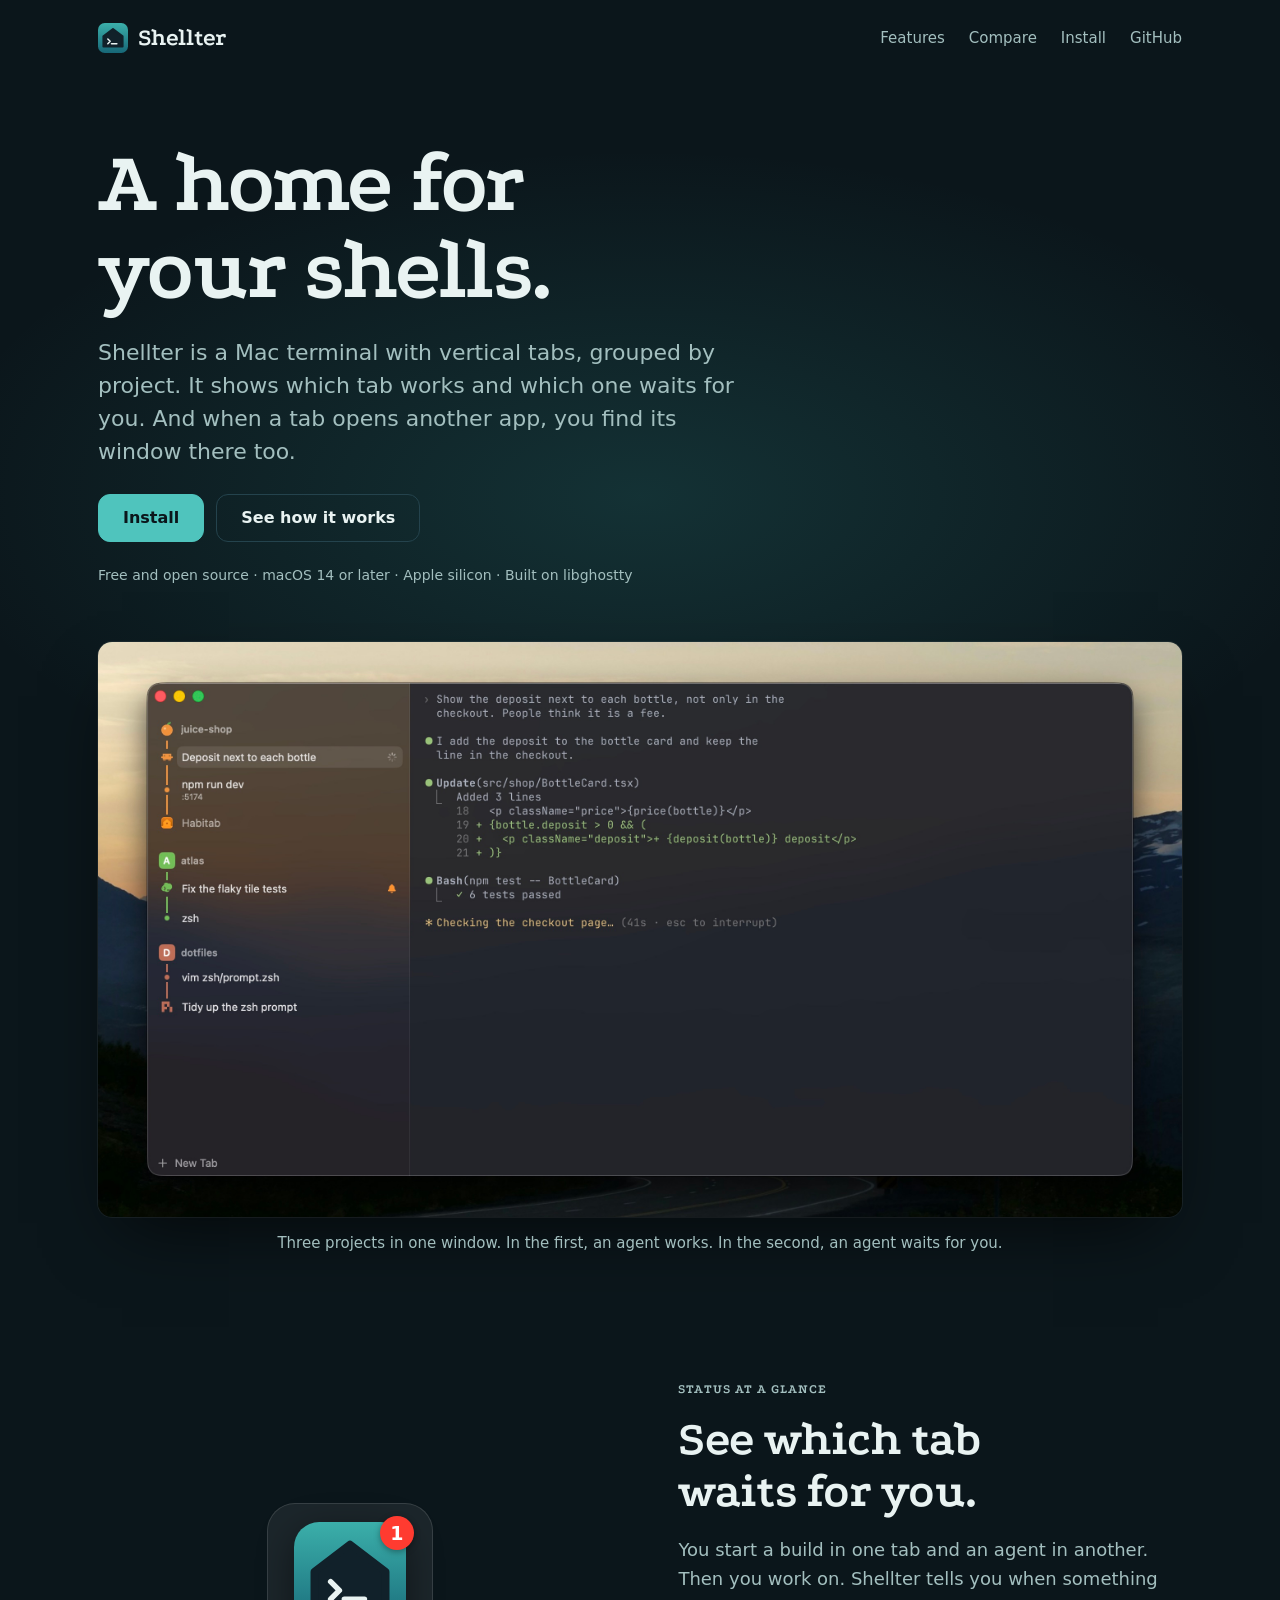
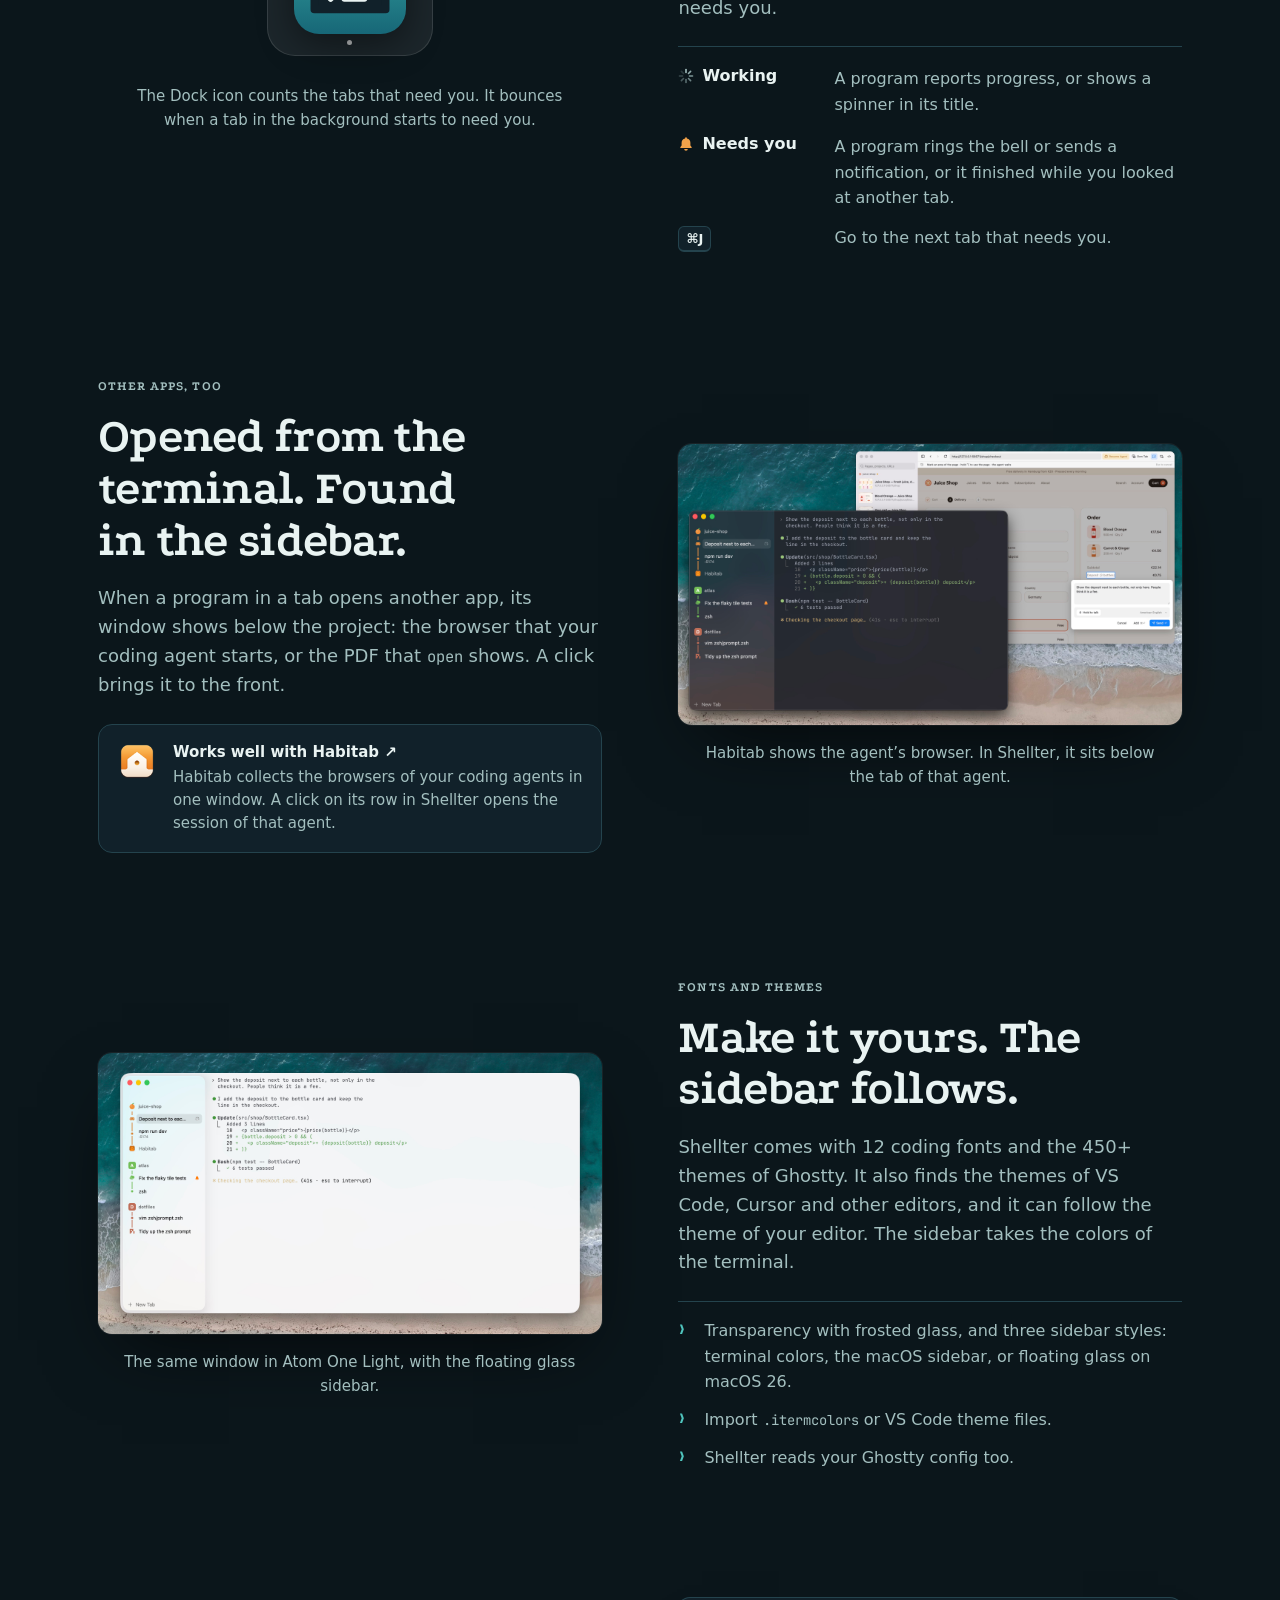
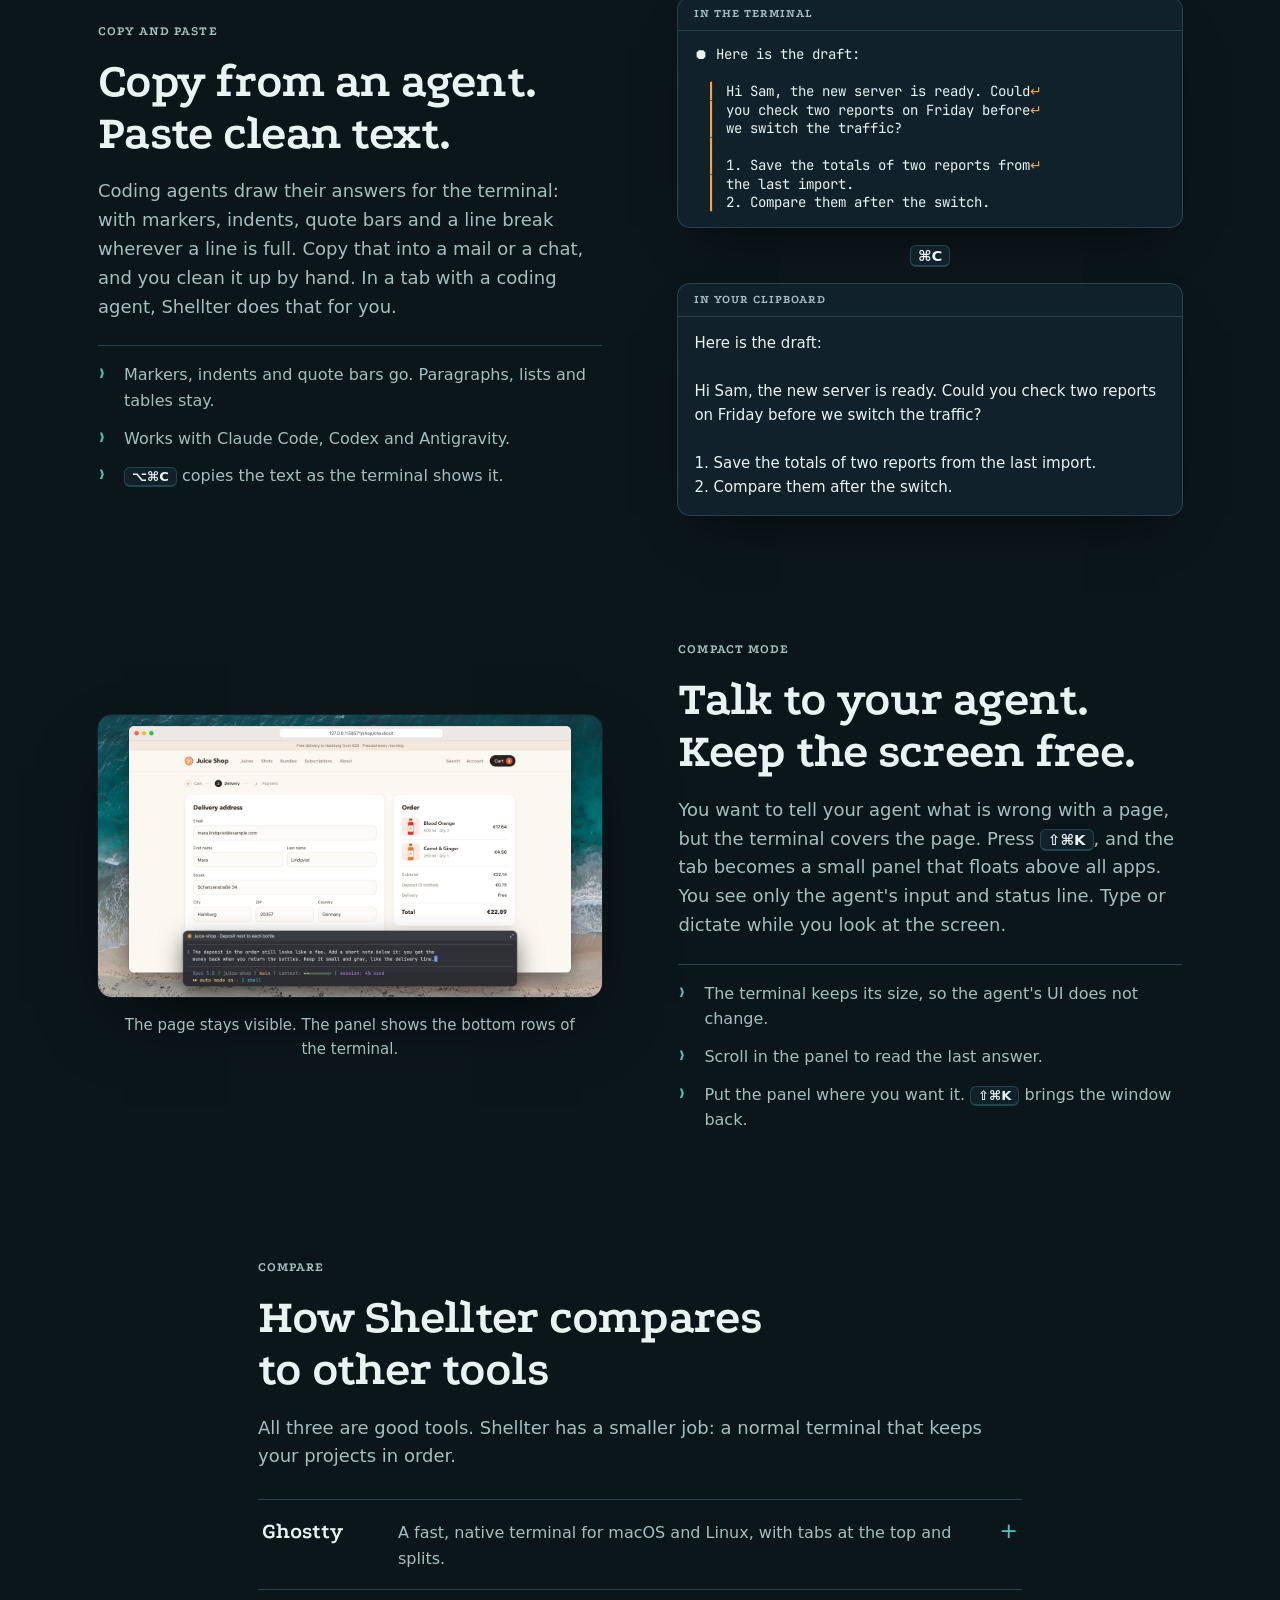
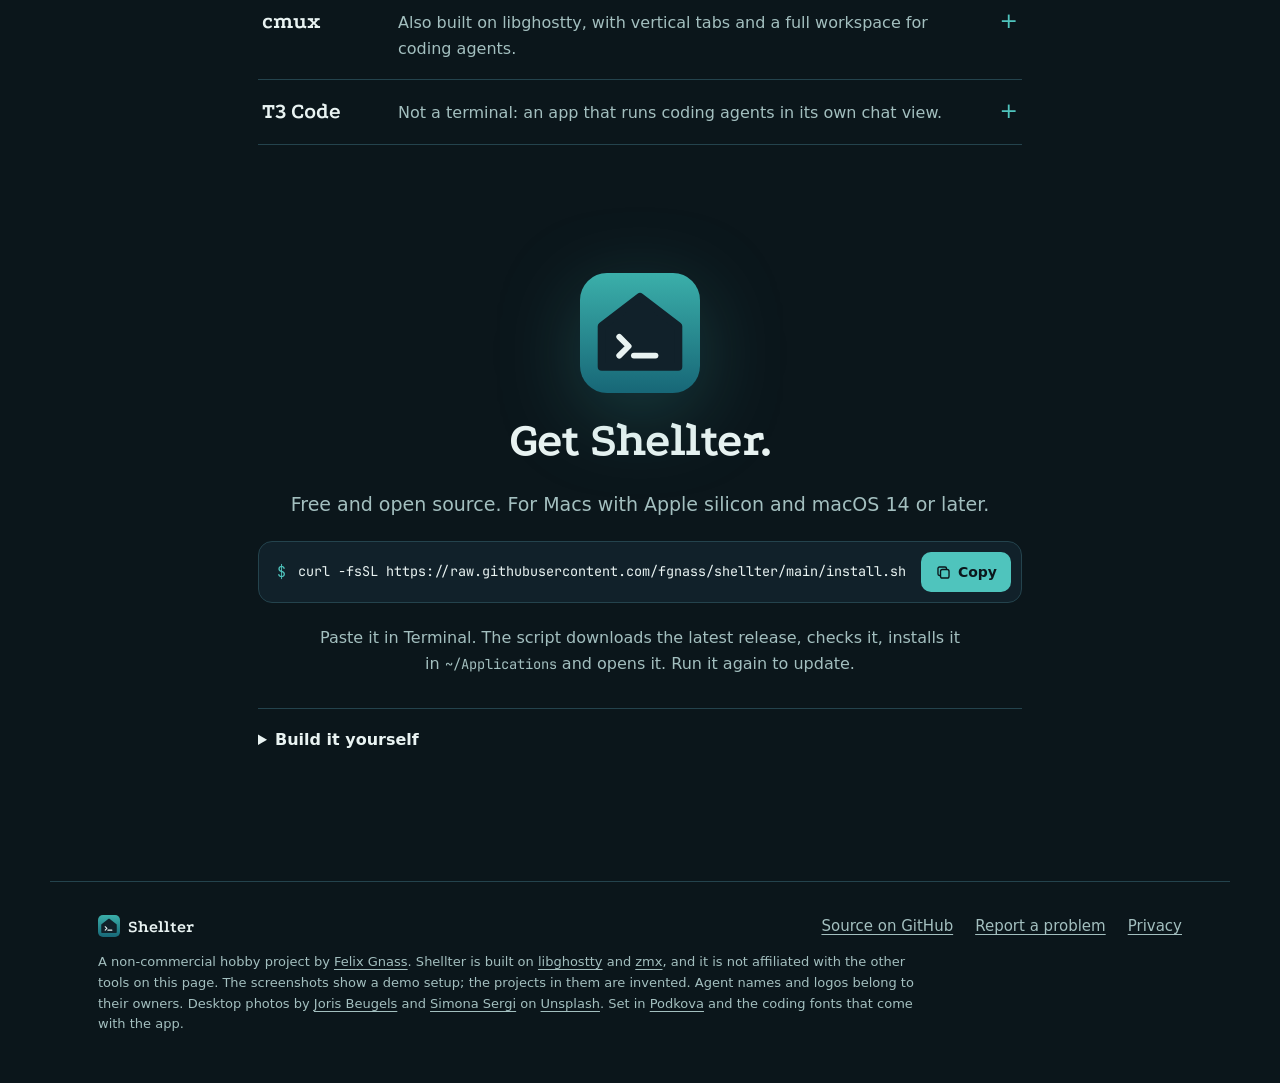
==== commit 41dc3a8c: "docs: Compact Mode section, light theme with glass sidebar, joined quote bars in the copy example" ====
--- a/docs/index.html
+++ b/docs/index.html
@@ -116,8 +116,8 @@
       </ul>
     </div>
     <figure class="sec-demo">
-      <img class="shot" src="assets/img/shot-looks.jpg" width="2640" height="1400" loading="lazy" decoding="async" alt="The same Shellter window in the light theme Rose Pine Dawn with the font Maple Mono; the sidebar is light too.">
-      <figcaption class="note">The same window in Rose Pine Dawn and Maple Mono.</figcaption>
+      <img class="shot" src="assets/img/shot-looks.jpg" width="2720" height="1520" loading="lazy" decoding="async" alt="The same Shellter window in the light theme Atom One Light, with the floating glass sidebar of macOS 26.">
+      <figcaption class="note">The same window in Atom One Light, with the floating glass sidebar.</figcaption>
     </figure>
   </section>
 
@@ -157,6 +157,24 @@
 2. Compare them after the switch.</pre>
       </div>
     </div>
+  </section>
+
+  <!-- COMPACT MODE -->
+  <section class="sec sec-flip" id="compact" aria-labelledby="h-compact">
+    <div class="sec-copy">
+      <p class="kicker">Compact Mode</p>
+      <h2 id="h-compact">Talk to your agent. Keep the screen free.</h2>
+      <p>You want to tell your agent what is wrong with a page, but the terminal covers the page. Press <kbd>⇧⌘K</kbd>, and the tab becomes a small panel that floats above all apps. You see only the agent's input and status line. Type or dictate while you look at the screen.</p>
+      <ul class="points">
+        <li>The terminal keeps its size, so the agent's UI does not change.</li>
+        <li>Scroll in the panel to read the last answer.</li>
+        <li>Put the panel where you want it. <kbd>⇧⌘K</kbd> brings the window back.</li>
+      </ul>
+    </div>
+    <figure class="sec-demo">
+      <img class="shot" src="assets/img/shot-compact.jpg" width="2720" height="1520" loading="lazy" decoding="async" alt="A small Shellter panel floats in front of the checkout page of a juice shop. It shows only the input of the coding agent and its status line.">
+      <figcaption class="note">The page stays visible. The panel shows the bottom rows of the terminal.</figcaption>
+    </figure>
   </section>
 
   <!-- COMPARE -->
--- a/docs/style.css
+++ b/docs/style.css
@@ -105,7 +105,7 @@
 .copy-card { width: 100%; max-width: 520px; border-radius: 12px; background: var(--deep); box-shadow: 0 0 0 1px var(--rule), 0 24px 50px -24px rgba(0, 0, 0, 0.7); overflow: hidden; }
 .copy-label { display: block; padding: 10px 16px; border-bottom: 1px solid var(--rule); font: 700 12px/1 var(--display); letter-spacing: 0.08em; text-transform: uppercase; color: var(--soft); }
 .copy-card pre { margin: 0; padding: 14px 16px 16px; font: 400 clamp(11px, 2.9vw, 14px)/1.6 var(--mono); color: var(--text); }
-.copy-term { overflow-x: auto; }
+.copy-term { overflow-x: auto; line-height: 1.32 !important; }
 .copy-term i { font-style: normal; color: var(--bell); }
 .copy-clip { white-space: pre-wrap; overflow-wrap: anywhere; font-family: var(--sans) !important; font-size: 15px !important; }
 .copy-step { color: var(--teal); }
